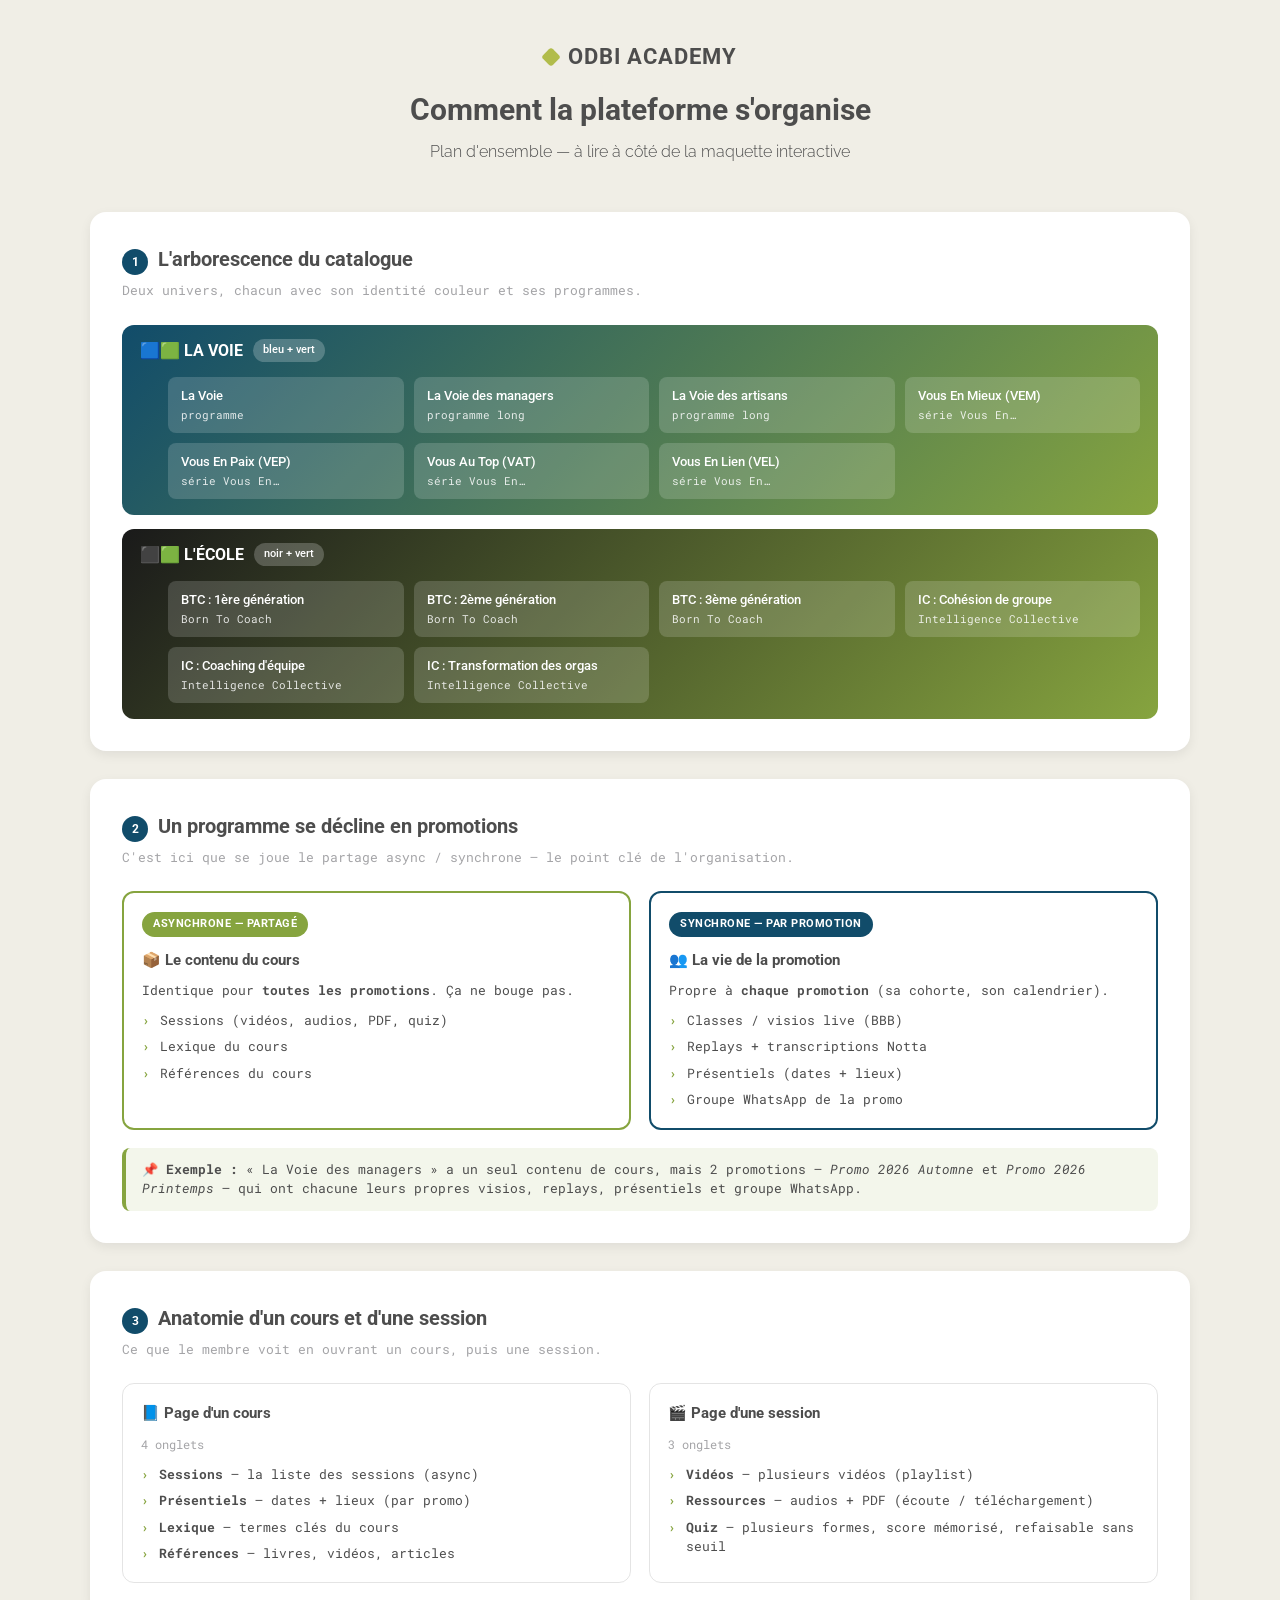
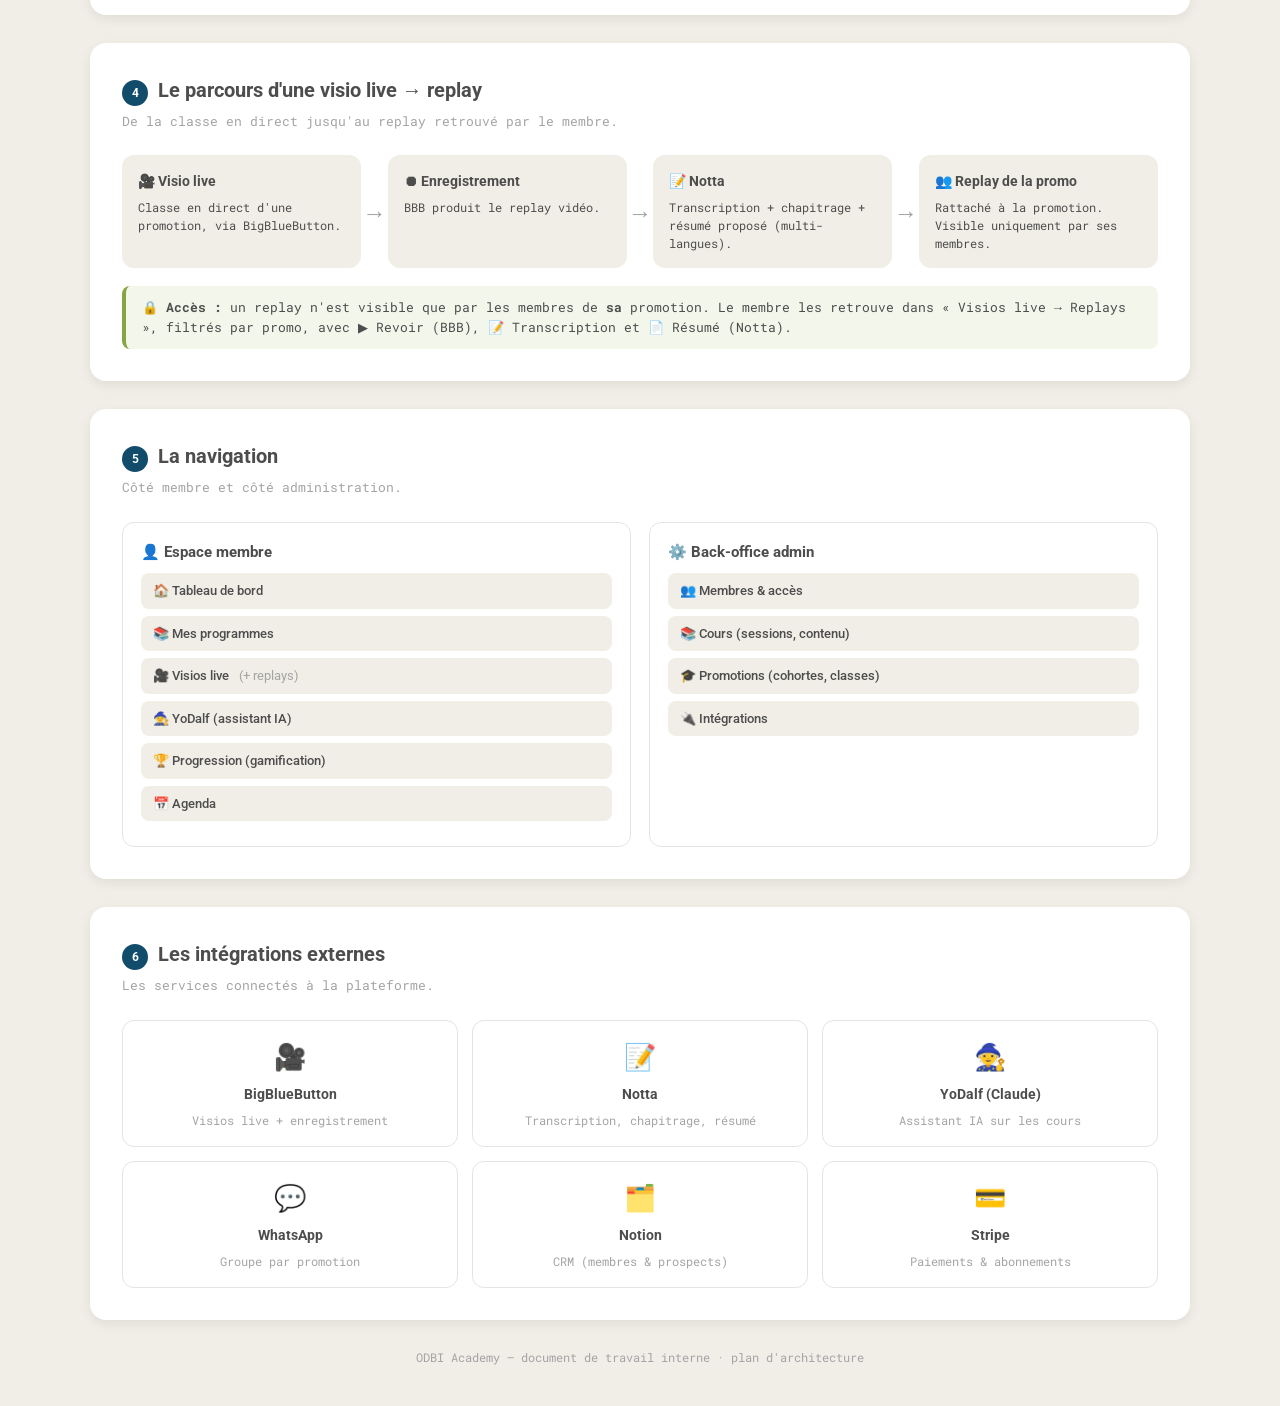
==== architecture-odbi.html @ d6a58408 "Ajout du schéma d'architecture ODBI Academy Page unique de vue d'ensemble : arborescence du catalogu" ====
<!DOCTYPE html>
<html lang="fr">
<head>
<meta charset="UTF-8">
<meta name="viewport" content="width=device-width, initial-scale=1.0">
<title>ODBI Academy — Architecture & organisation</title>
<link rel="preconnect" href="https://fonts.googleapis.com">
<link href="https://fonts.googleapis.com/css2?family=Roboto:wght@400;500;700&family=Roboto+Mono:wght@400;500&family=Raleway:wght@300;400&display=swap" rel="stylesheet">
<style>
:root{
  --asparagus:#86A43F;--apple:#B1BC4B;--indigo:#114C6A;--jet:#4D4D4D;--black:#1A1A1A;
  --grey:#A4A4A7;--alabaster:#F0EEE6;
  --font-title:'Roboto',sans-serif;--font-body:'Roboto Mono',monospace;--font-cap:'Raleway',sans-serif;
}
*{box-sizing:border-box;margin:0;padding:0}
body{font-family:var(--font-body);background:var(--alabaster);color:var(--jet);font-size:14px;line-height:1.5;padding:40px 24px}
.wrap{max-width:1100px;margin:0 auto}
h1,h2,h3,h4{font-family:var(--font-title)}
.head{text-align:center;margin-bottom:48px}
.logo{font-family:var(--font-title);font-weight:700;font-size:22px;letter-spacing:1px;display:inline-flex;align-items:center;gap:10px;margin-bottom:14px}
.logo .dot{width:14px;height:14px;background:var(--apple);border-radius:3px;transform:rotate(45deg)}
.head h1{font-size:30px;margin-bottom:8px}
.head p{font-family:var(--font-cap);font-weight:300;color:var(--jet);font-size:16px}
.block{background:#fff;border-radius:16px;box-shadow:0 4px 12px rgba(0,0,0,.07);padding:32px;margin-bottom:28px}
.block > h2{font-size:20px;margin-bottom:6px}
.block > .sub{color:var(--grey);font-size:13px;margin-bottom:24px}
.step{font-family:var(--font-title);font-weight:700;font-size:12px;color:#fff;background:var(--indigo);width:26px;height:26px;border-radius:50%;display:inline-flex;align-items:center;justify-content:center;margin-right:10px}

/* Tree */
.tree{display:flex;flex-direction:column;gap:14px}
.node{border-radius:12px;padding:14px 18px;color:#fff}
.node.uni-voie{background:linear-gradient(135deg,var(--indigo),var(--asparagus))}
.node.uni-ecole{background:linear-gradient(135deg,var(--black),var(--asparagus))}
.node h3{font-size:16px;display:flex;align-items:center;gap:10px}
.node .tag{font-size:11px;background:rgba(255,255,255,.22);padding:3px 10px;border-radius:999px;font-weight:500}
.children{margin:14px 0 2px 28px;display:grid;grid-template-columns:repeat(auto-fill,minmax(200px,1fr));gap:10px}
.leaf{background:rgba(255,255,255,.16);border-radius:8px;padding:9px 13px;font-size:13px;font-family:var(--font-title);font-weight:500}
.leaf small{display:block;font-family:var(--font-body);font-weight:400;opacity:.85;font-size:11px;margin-top:2px}

/* Generic boxes */
.cols{display:grid;gap:18px}
.cols.c2{grid-template-columns:1fr 1fr}
.cols.c3{grid-template-columns:repeat(3,1fr)}
.card{border:1px solid rgba(74,74,74,.15);border-radius:12px;padding:18px}
.card h4{font-size:15px;margin-bottom:10px;display:flex;align-items:center;gap:8px}
.card ul{list-style:none;display:flex;flex-direction:column;gap:7px}
.card li{font-size:13px;padding-left:18px;position:relative}
.card li::before{content:"›";position:absolute;left:0;color:var(--asparagus);font-weight:700}
.pill{display:inline-block;font-size:11px;font-family:var(--font-title);font-weight:700;padding:4px 11px;border-radius:999px;color:#fff;letter-spacing:.5px}
.pill.async{background:var(--asparagus)}.pill.sync{background:var(--indigo)}
.split{display:grid;grid-template-columns:1fr 1fr;gap:18px}
.split .card.async{border-color:var(--asparagus);border-width:2px}
.split .card.sync{border-color:var(--indigo);border-width:2px}

/* Flow */
.flow{display:flex;align-items:stretch;gap:0;flex-wrap:wrap}
.fstep{flex:1;min-width:170px;background:var(--alabaster);border-radius:12px;padding:16px;position:relative}
.fstep h4{font-size:14px;margin-bottom:6px}
.fstep p{font-size:12px;color:var(--jet)}
.farrow{display:flex;align-items:center;justify-content:center;font-size:24px;color:var(--grey);padding:0 6px}
.note{background:rgba(134,164,63,.1);border-left:4px solid var(--asparagus);border-radius:8px;padding:12px 16px;font-size:13px;margin-top:18px}

/* Nav map */
.navmap{display:grid;grid-template-columns:1fr 1fr;gap:18px}
.navmap .card h4{justify-content:space-between}
.menu-item{font-family:var(--font-title);font-weight:500;font-size:13px;padding:8px 12px;background:var(--alabaster);border-radius:8px;margin-bottom:7px;display:flex;gap:10px}

/* Integrations */
.integ{display:grid;grid-template-columns:repeat(3,1fr);gap:14px}
.itile{border:1px solid rgba(74,74,74,.15);border-radius:12px;padding:16px;text-align:center}
.itile .ic{font-size:26px}
.itile b{display:block;font-family:var(--font-title);font-size:14px;margin:8px 0 4px}
.itile small{color:var(--grey);font-size:12px}
.foot{text-align:center;color:var(--grey);font-size:12px;margin-top:24px}
</style>
</head>
<body>
<div class="wrap">

  <div class="head">
    <div class="logo"><span class="dot"></span> ODBI ACADEMY</div>
    <h1>Comment la plateforme s'organise</h1>
    <p>Plan d'ensemble — à lire à côté de la maquette interactive</p>
  </div>

  <!-- 1. Arborescence du contenu -->
  <div class="block">
    <h2><span class="step">1</span>L'arborescence du catalogue</h2>
    <div class="sub">Deux univers, chacun avec son identité couleur et ses programmes.</div>
    <div class="tree">
      <div class="node uni-voie">
        <h3>🟦🟩 LA VOIE <span class="tag">bleu + vert</span></h3>
        <div class="children">
          <div class="leaf">La Voie<small>programme</small></div>
          <div class="leaf">La Voie des managers<small>programme long</small></div>
          <div class="leaf">La Voie des artisans<small>programme long</small></div>
          <div class="leaf">Vous En Mieux (VEM)<small>série Vous En…</small></div>
          <div class="leaf">Vous En Paix (VEP)<small>série Vous En…</small></div>
          <div class="leaf">Vous Au Top (VAT)<small>série Vous En…</small></div>
          <div class="leaf">Vous En Lien (VEL)<small>série Vous En…</small></div>
        </div>
      </div>
      <div class="node uni-ecole">
        <h3>⬛🟩 L'ÉCOLE <span class="tag">noir + vert</span></h3>
        <div class="children">
          <div class="leaf">BTC : 1ère génération<small>Born To Coach</small></div>
          <div class="leaf">BTC : 2ème génération<small>Born To Coach</small></div>
          <div class="leaf">BTC : 3ème génération<small>Born To Coach</small></div>
          <div class="leaf">IC : Cohésion de groupe<small>Intelligence Collective</small></div>
          <div class="leaf">IC : Coaching d'équipe<small>Intelligence Collective</small></div>
          <div class="leaf">IC : Transformation des orgas<small>Intelligence Collective</small></div>
        </div>
      </div>
    </div>
  </div>

  <!-- 2. Le cœur : programme → promotions -->
  <div class="block">
    <h2><span class="step">2</span>Un programme se décline en promotions</h2>
    <div class="sub">C'est ici que se joue le partage async / synchrone — le point clé de l'organisation.</div>
    <div class="split">
      <div class="card async">
        <span class="pill async">ASYNCHRONE — PARTAGÉ</span>
        <h4 style="margin-top:12px">📦 Le contenu du cours</h4>
        <p style="font-size:13px;color:var(--jet);margin-bottom:10px">Identique pour <b>toutes les promotions</b>. Ça ne bouge pas.</p>
        <ul>
          <li>Sessions (vidéos, audios, PDF, quiz)</li>
          <li>Lexique du cours</li>
          <li>Références du cours</li>
        </ul>
      </div>
      <div class="card sync">
        <span class="pill sync">SYNCHRONE — PAR PROMOTION</span>
        <h4 style="margin-top:12px">👥 La vie de la promotion</h4>
        <p style="font-size:13px;color:var(--jet);margin-bottom:10px">Propre à <b>chaque promotion</b> (sa cohorte, son calendrier).</p>
        <ul>
          <li>Classes / visios live (BBB)</li>
          <li>Replays + transcriptions Notta</li>
          <li>Présentiels (dates + lieux)</li>
          <li>Groupe WhatsApp de la promo</li>
        </ul>
      </div>
    </div>
    <div class="note">📌 <b>Exemple :</b> « La Voie des managers » a un seul contenu de cours, mais 2 promotions — <i>Promo 2026 Automne</i> et <i>Promo 2026 Printemps</i> — qui ont chacune leurs propres visios, replays, présentiels et groupe WhatsApp.</div>
  </div>

  <!-- 3. Anatomie cours / session -->
  <div class="block">
    <h2><span class="step">3</span>Anatomie d'un cours et d'une session</h2>
    <div class="sub">Ce que le membre voit en ouvrant un cours, puis une session.</div>
    <div class="cols c2">
      <div class="card">
        <h4>📘 Page d'un cours</h4>
        <p style="font-size:12px;color:var(--grey);margin-bottom:12px">4 onglets</p>
        <ul>
          <li><b>Sessions</b> — la liste des sessions (async)</li>
          <li><b>Présentiels</b> — dates + lieux (par promo)</li>
          <li><b>Lexique</b> — termes clés du cours</li>
          <li><b>Références</b> — livres, vidéos, articles</li>
        </ul>
      </div>
      <div class="card">
        <h4>🎬 Page d'une session</h4>
        <p style="font-size:12px;color:var(--grey);margin-bottom:12px">3 onglets</p>
        <ul>
          <li><b>Vidéos</b> — plusieurs vidéos (playlist)</li>
          <li><b>Ressources</b> — audios + PDF (écoute / téléchargement)</li>
          <li><b>Quiz</b> — plusieurs formes, score mémorisé, refaisable sans seuil</li>
        </ul>
      </div>
    </div>
  </div>

  <!-- 4. Flux replay -->
  <div class="block">
    <h2><span class="step">4</span>Le parcours d'une visio live → replay</h2>
    <div class="sub">De la classe en direct jusqu'au replay retrouvé par le membre.</div>
    <div class="flow">
      <div class="fstep"><h4>🎥 Visio live</h4><p>Classe en direct d'une promotion, via BigBlueButton.</p></div>
      <div class="farrow">→</div>
      <div class="fstep"><h4>⏺ Enregistrement</h4><p>BBB produit le replay vidéo.</p></div>
      <div class="farrow">→</div>
      <div class="fstep"><h4>📝 Notta</h4><p>Transcription + chapitrage + résumé proposé (multi-langues).</p></div>
      <div class="farrow">→</div>
      <div class="fstep"><h4>👥 Replay de la promo</h4><p>Rattaché à la promotion. Visible uniquement par ses membres.</p></div>
    </div>
    <div class="note">🔒 <b>Accès :</b> un replay n'est visible que par les membres de <b>sa</b> promotion. Le membre les retrouve dans « Visios live → Replays », filtrés par promo, avec ▶ Revoir (BBB), 📝 Transcription et 📄 Résumé (Notta).</div>
  </div>

  <!-- 5. Navigation -->
  <div class="block">
    <h2><span class="step">5</span>La navigation</h2>
    <div class="sub">Côté membre et côté administration.</div>
    <div class="navmap">
      <div class="card">
        <h4>👤 Espace membre</h4>
        <div class="menu-item">🏠 Tableau de bord</div>
        <div class="menu-item">📚 Mes programmes</div>
        <div class="menu-item">🎥 Visios live <span style="color:var(--grey);font-weight:400">(+ replays)</span></div>
        <div class="menu-item">🧙 YoDalf (assistant IA)</div>
        <div class="menu-item">🏆 Progression (gamification)</div>
        <div class="menu-item">📅 Agenda</div>
      </div>
      <div class="card">
        <h4>⚙️ Back-office admin</h4>
        <div class="menu-item">👥 Membres & accès</div>
        <div class="menu-item">📚 Cours (sessions, contenu)</div>
        <div class="menu-item">🎓 Promotions (cohortes, classes)</div>
        <div class="menu-item">🔌 Intégrations</div>
      </div>
    </div>
  </div>

  <!-- 6. Intégrations -->
  <div class="block">
    <h2><span class="step">6</span>Les intégrations externes</h2>
    <div class="sub">Les services connectés à la plateforme.</div>
    <div class="integ">
      <div class="itile"><div class="ic">🎥</div><b>BigBlueButton</b><small>Visios live + enregistrement</small></div>
      <div class="itile"><div class="ic">📝</div><b>Notta</b><small>Transcription, chapitrage, résumé</small></div>
      <div class="itile"><div class="ic">🧙</div><b>YoDalf (Claude)</b><small>Assistant IA sur les cours</small></div>
      <div class="itile"><div class="ic">💬</div><b>WhatsApp</b><small>Groupe par promotion</small></div>
      <div class="itile"><div class="ic">🗂️</div><b>Notion</b><small>CRM (membres & prospects)</small></div>
      <div class="itile"><div class="ic">💳</div><b>Stripe</b><small>Paiements & abonnements</small></div>
    </div>
  </div>

  <div class="foot">ODBI Academy — document de travail interne · plan d'architecture</div>
</div>
</body>
</html>
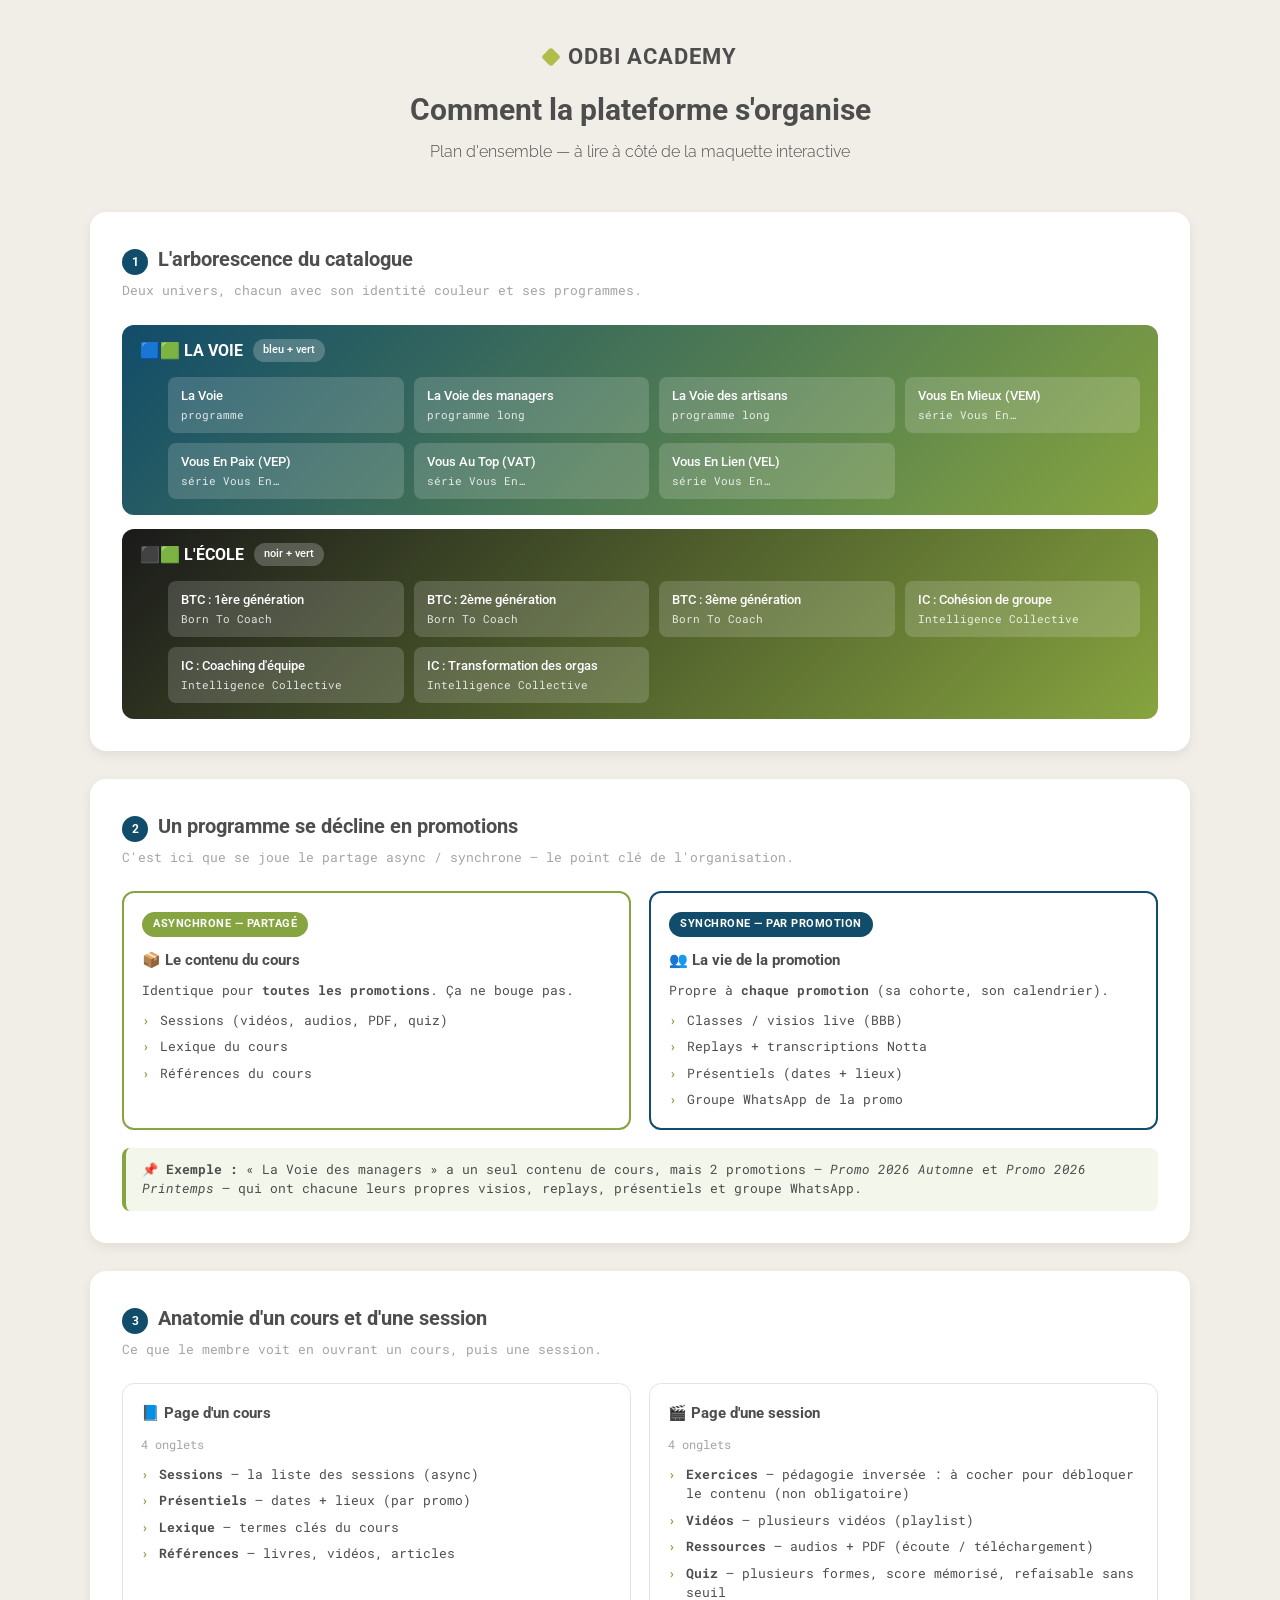
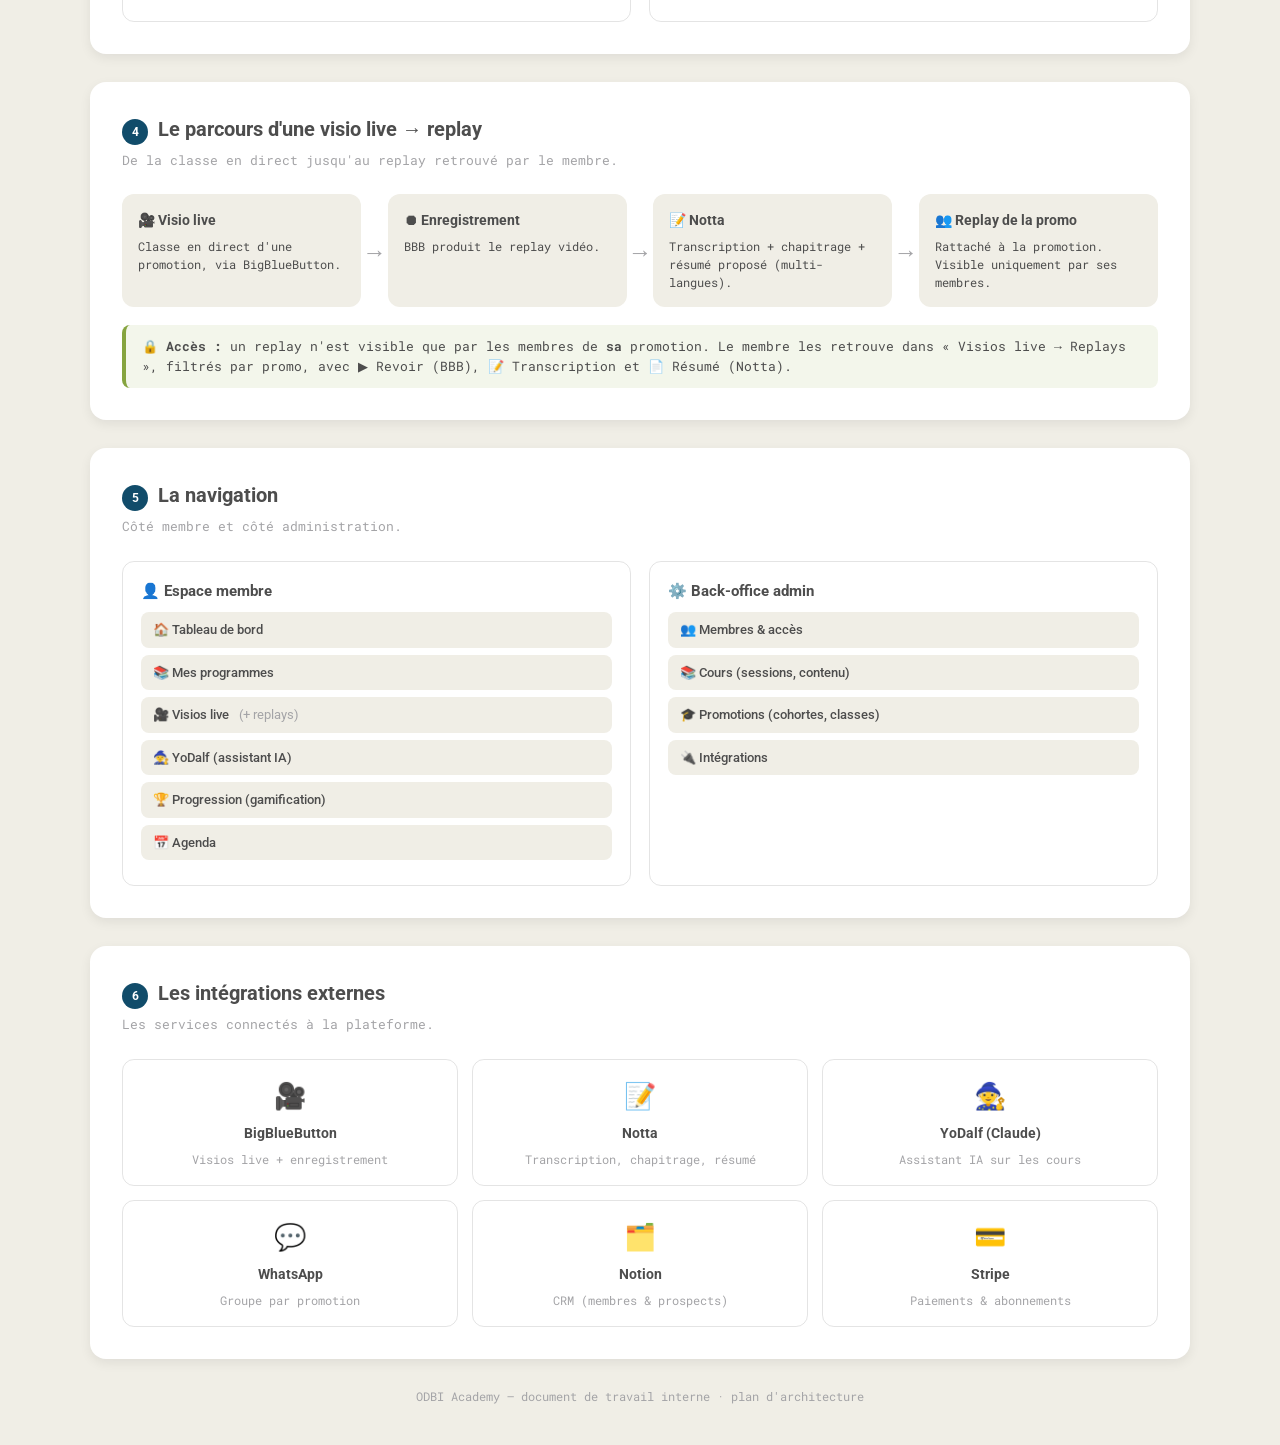
==== commit 0638e7e2: "Maquette v9 : onglet Exercices (pédagogie inversée, déblocage non obligatoire) - Nouvel onglet "Exer" ====
--- a/architecture-odbi.html
+++ b/architecture-odbi.html
@@ -161,8 +161,9 @@
       </div>
       <div class="card">
         <h4>🎬 Page d'une session</h4>
-        <p style="font-size:12px;color:var(--grey);margin-bottom:12px">3 onglets</p>
-        <ul>
+        <p style="font-size:12px;color:var(--grey);margin-bottom:12px">4 onglets</p>
+        <ul>
+          <li><b>Exercices</b> — pédagogie inversée : à cocher pour débloquer le contenu (non obligatoire)</li>
           <li><b>Vidéos</b> — plusieurs vidéos (playlist)</li>
           <li><b>Ressources</b> — audios + PDF (écoute / téléchargement)</li>
           <li><b>Quiz</b> — plusieurs formes, score mémorisé, refaisable sans seuil</li>
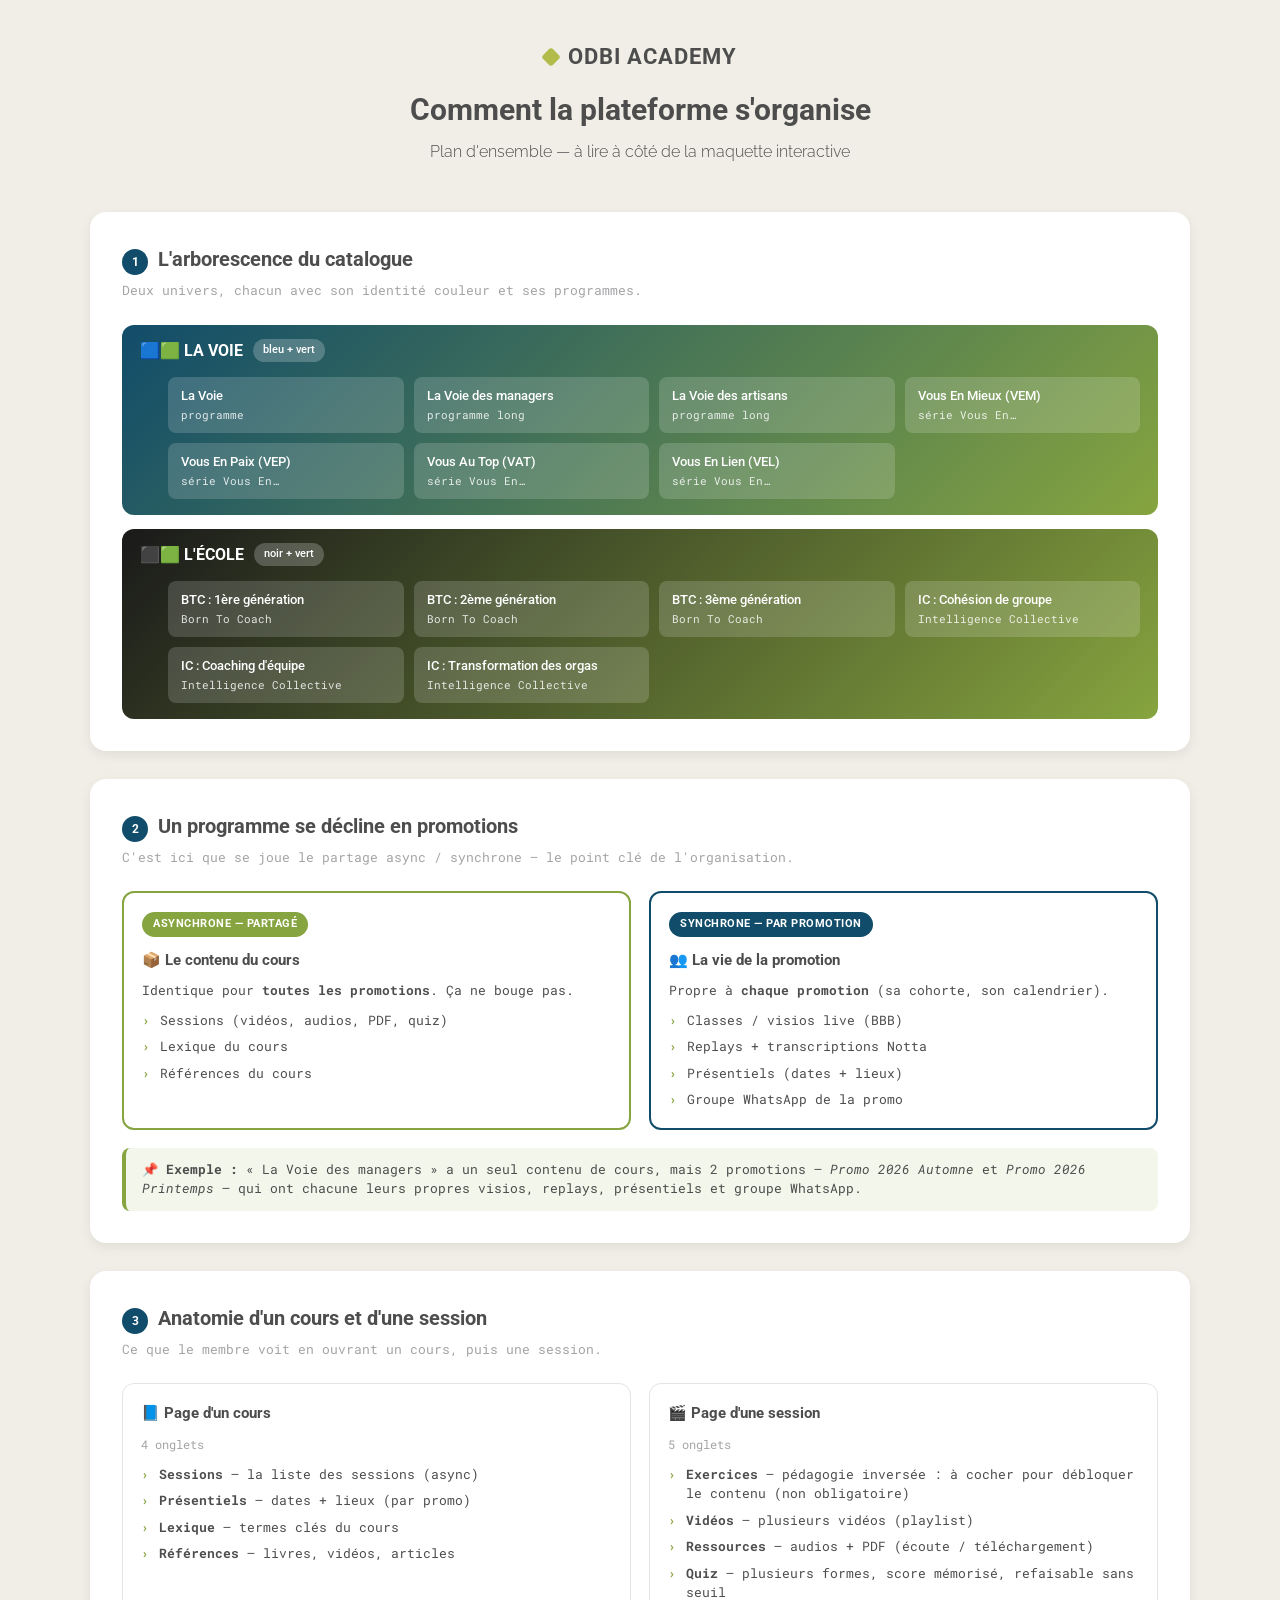
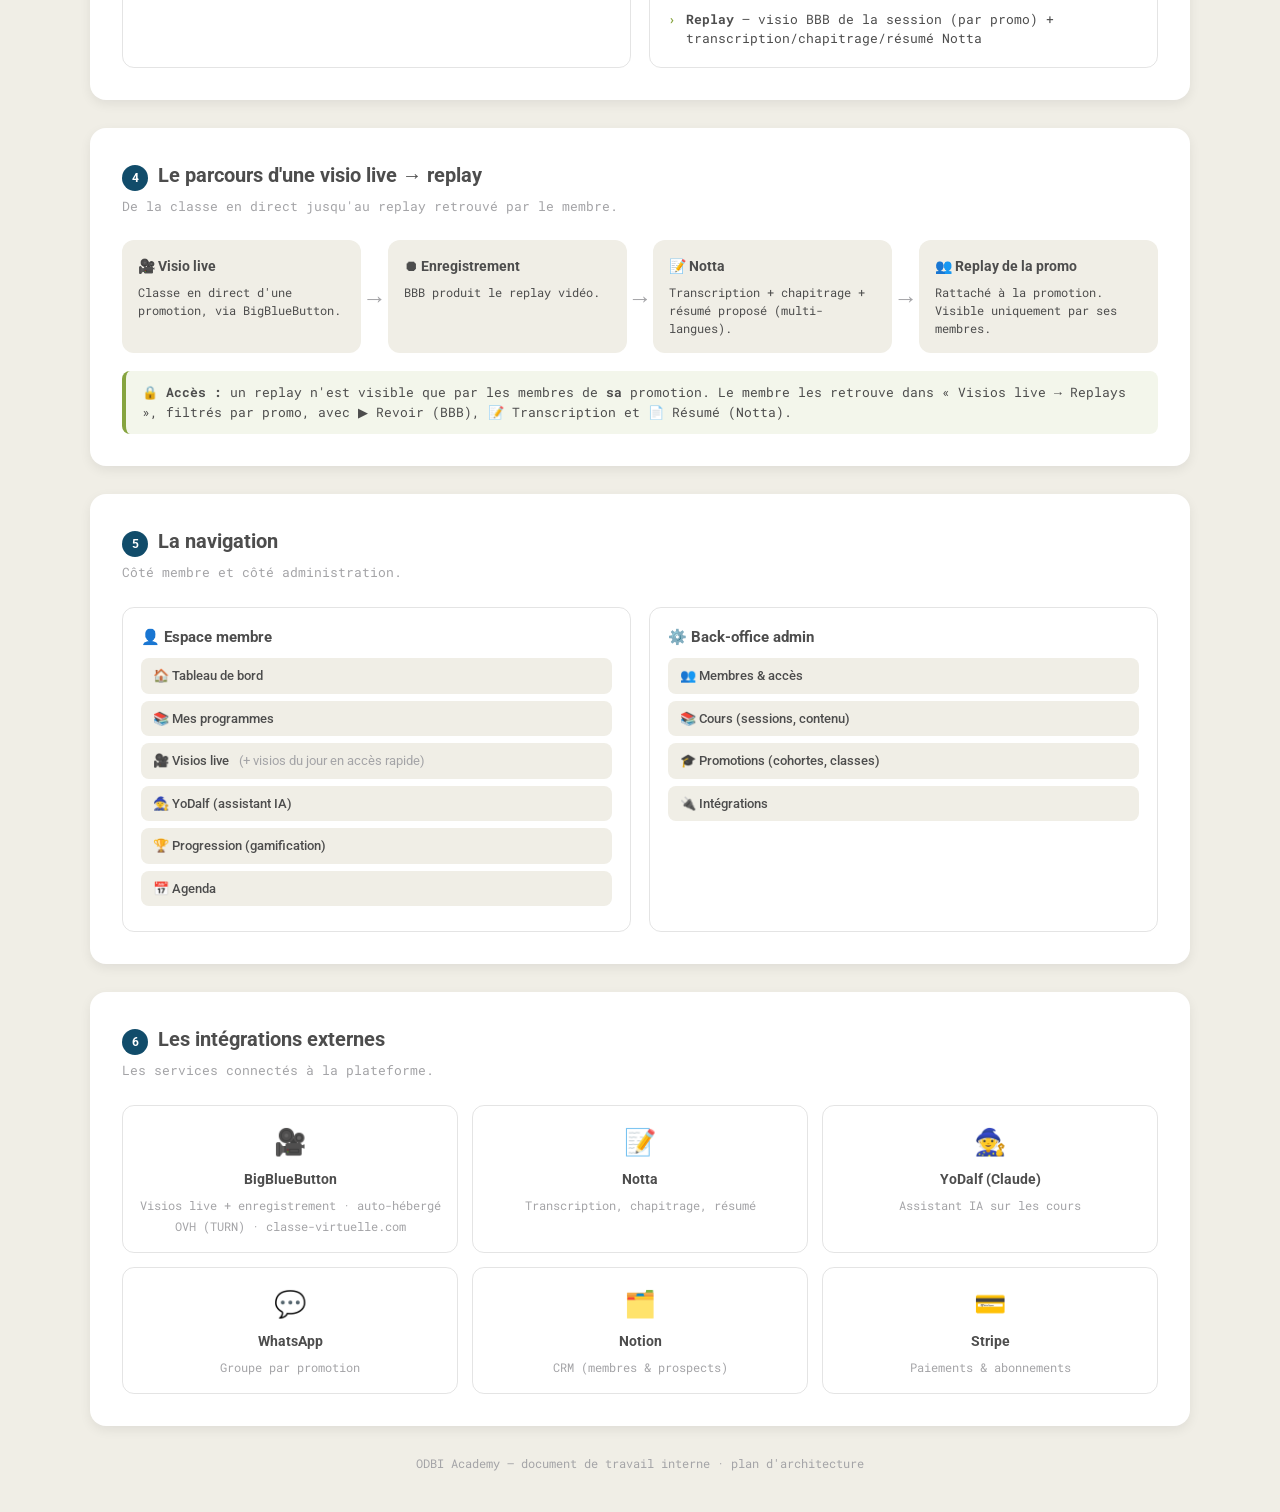
==== commit 2dfc06d4: "Maquette v11 + CDC : visios du jour (menu), replay par session, dérouleur promo, BBB OVH Maquette : " ====
--- a/architecture-odbi.html
+++ b/architecture-odbi.html
@@ -161,12 +161,13 @@
       </div>
       <div class="card">
         <h4>🎬 Page d'une session</h4>
-        <p style="font-size:12px;color:var(--grey);margin-bottom:12px">4 onglets</p>
+        <p style="font-size:12px;color:var(--grey);margin-bottom:12px">5 onglets</p>
         <ul>
           <li><b>Exercices</b> — pédagogie inversée : à cocher pour débloquer le contenu (non obligatoire)</li>
           <li><b>Vidéos</b> — plusieurs vidéos (playlist)</li>
           <li><b>Ressources</b> — audios + PDF (écoute / téléchargement)</li>
           <li><b>Quiz</b> — plusieurs formes, score mémorisé, refaisable sans seuil</li>
+          <li><b>Replay</b> — visio BBB de la session (par promo) + transcription/chapitrage/résumé Notta</li>
         </ul>
       </div>
     </div>
@@ -197,7 +198,7 @@
         <h4>👤 Espace membre</h4>
         <div class="menu-item">🏠 Tableau de bord</div>
         <div class="menu-item">📚 Mes programmes</div>
-        <div class="menu-item">🎥 Visios live <span style="color:var(--grey);font-weight:400">(+ replays)</span></div>
+        <div class="menu-item">🎥 Visios live <span style="color:var(--grey);font-weight:400">(+ visios du jour en accès rapide)</span></div>
         <div class="menu-item">🧙 YoDalf (assistant IA)</div>
         <div class="menu-item">🏆 Progression (gamification)</div>
         <div class="menu-item">📅 Agenda</div>
@@ -217,7 +218,7 @@
     <h2><span class="step">6</span>Les intégrations externes</h2>
     <div class="sub">Les services connectés à la plateforme.</div>
     <div class="integ">
-      <div class="itile"><div class="ic">🎥</div><b>BigBlueButton</b><small>Visios live + enregistrement</small></div>
+      <div class="itile"><div class="ic">🎥</div><b>BigBlueButton</b><small>Visios live + enregistrement · auto-hébergé OVH (TURN) · classe-virtuelle.com</small></div>
       <div class="itile"><div class="ic">📝</div><b>Notta</b><small>Transcription, chapitrage, résumé</small></div>
       <div class="itile"><div class="ic">🧙</div><b>YoDalf (Claude)</b><small>Assistant IA sur les cours</small></div>
       <div class="itile"><div class="ic">💬</div><b>WhatsApp</b><small>Groupe par promotion</small></div>
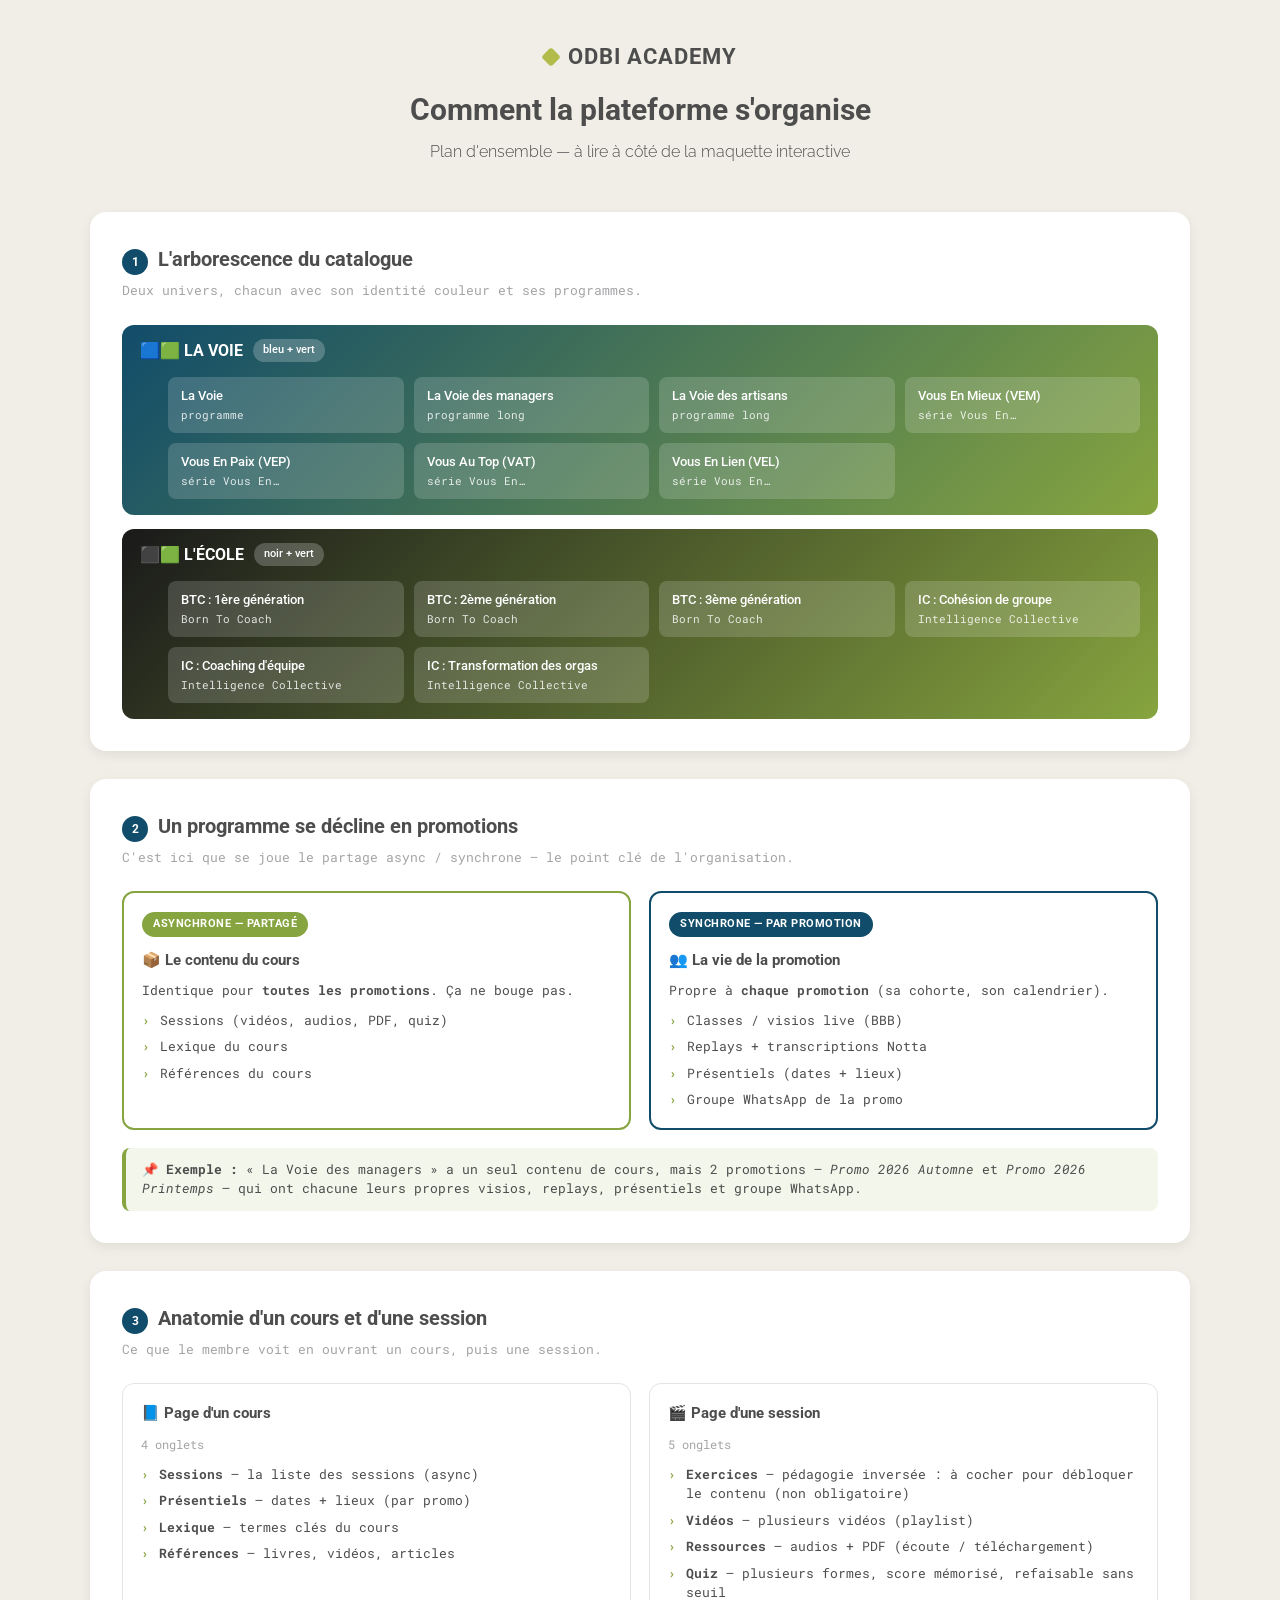
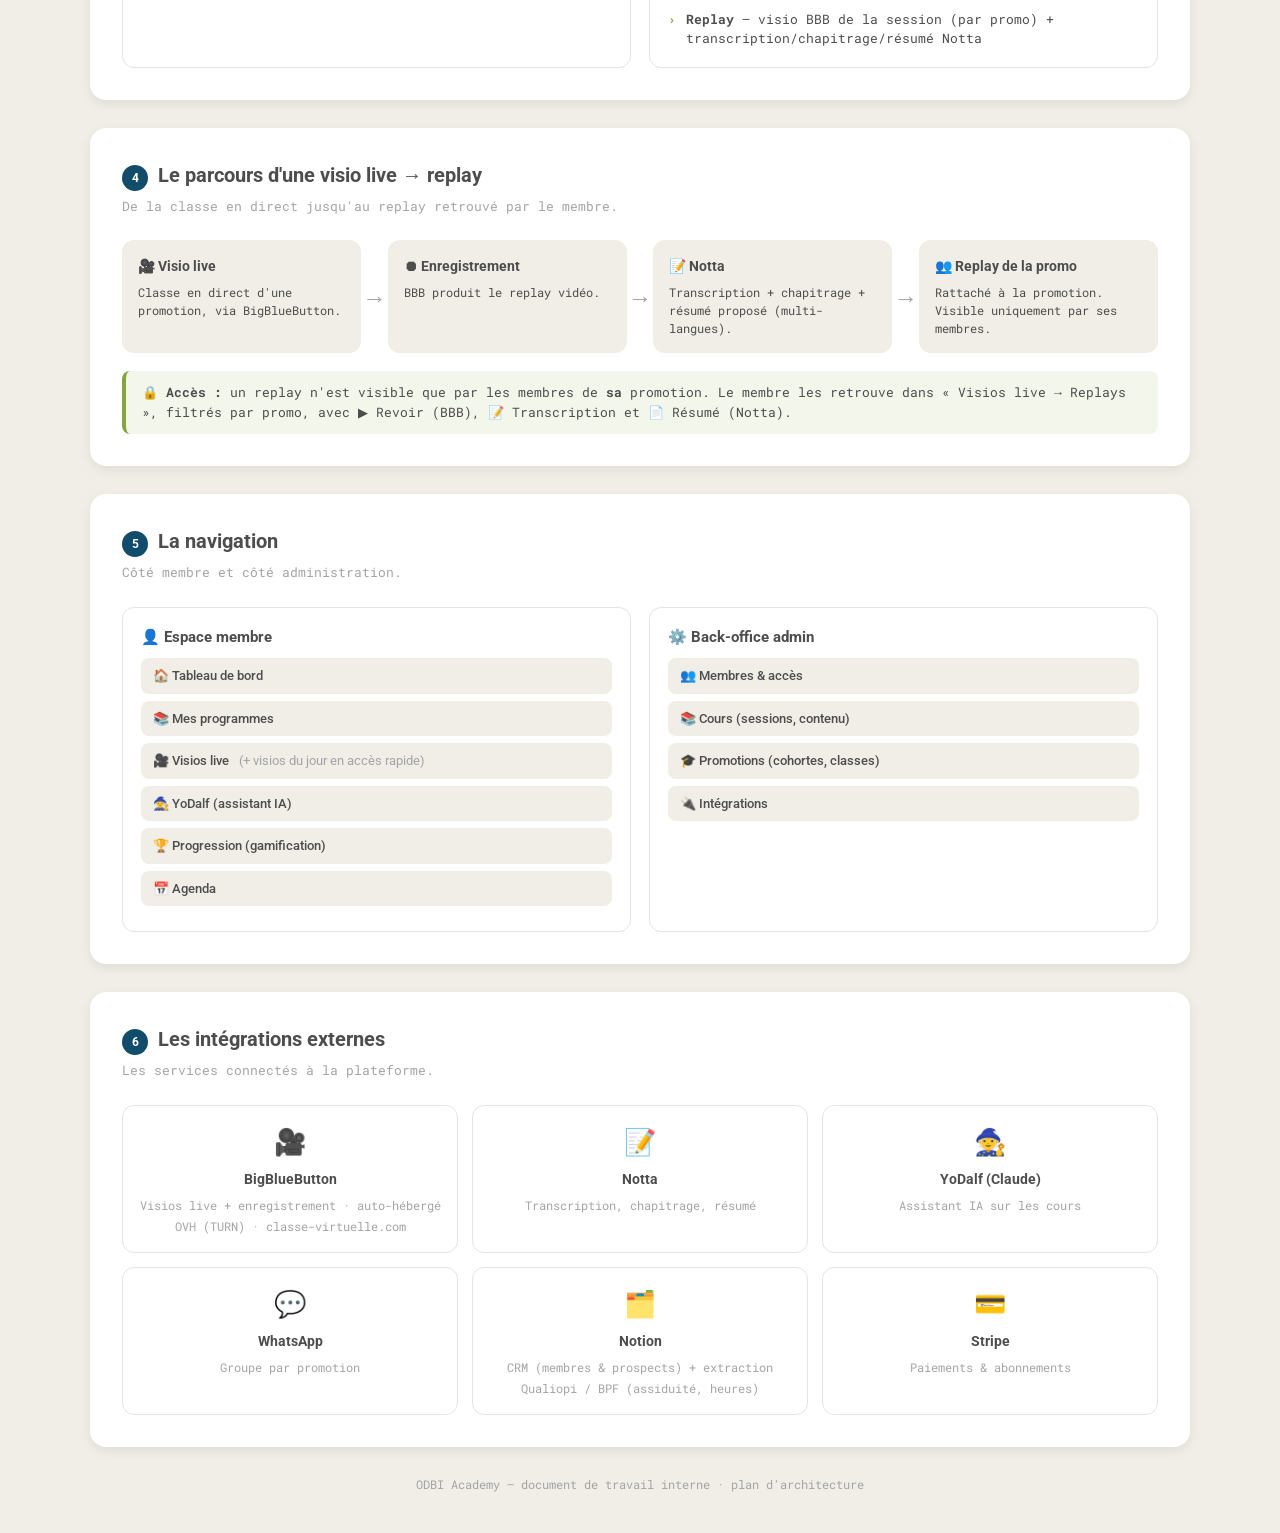
==== commit 02d81280: "Conformité Qualiopi / BPF : traçabilité assiduité + export Notion - CDC : nouvelle section Qualiopi " ====
--- a/architecture-odbi.html
+++ b/architecture-odbi.html
@@ -222,7 +222,7 @@
       <div class="itile"><div class="ic">📝</div><b>Notta</b><small>Transcription, chapitrage, résumé</small></div>
       <div class="itile"><div class="ic">🧙</div><b>YoDalf (Claude)</b><small>Assistant IA sur les cours</small></div>
       <div class="itile"><div class="ic">💬</div><b>WhatsApp</b><small>Groupe par promotion</small></div>
-      <div class="itile"><div class="ic">🗂️</div><b>Notion</b><small>CRM (membres & prospects)</small></div>
+      <div class="itile"><div class="ic">🗂️</div><b>Notion</b><small>CRM (membres & prospects) + extraction Qualiopi / BPF (assiduité, heures)</small></div>
       <div class="itile"><div class="ic">💳</div><b>Stripe</b><small>Paiements & abonnements</small></div>
     </div>
   </div>
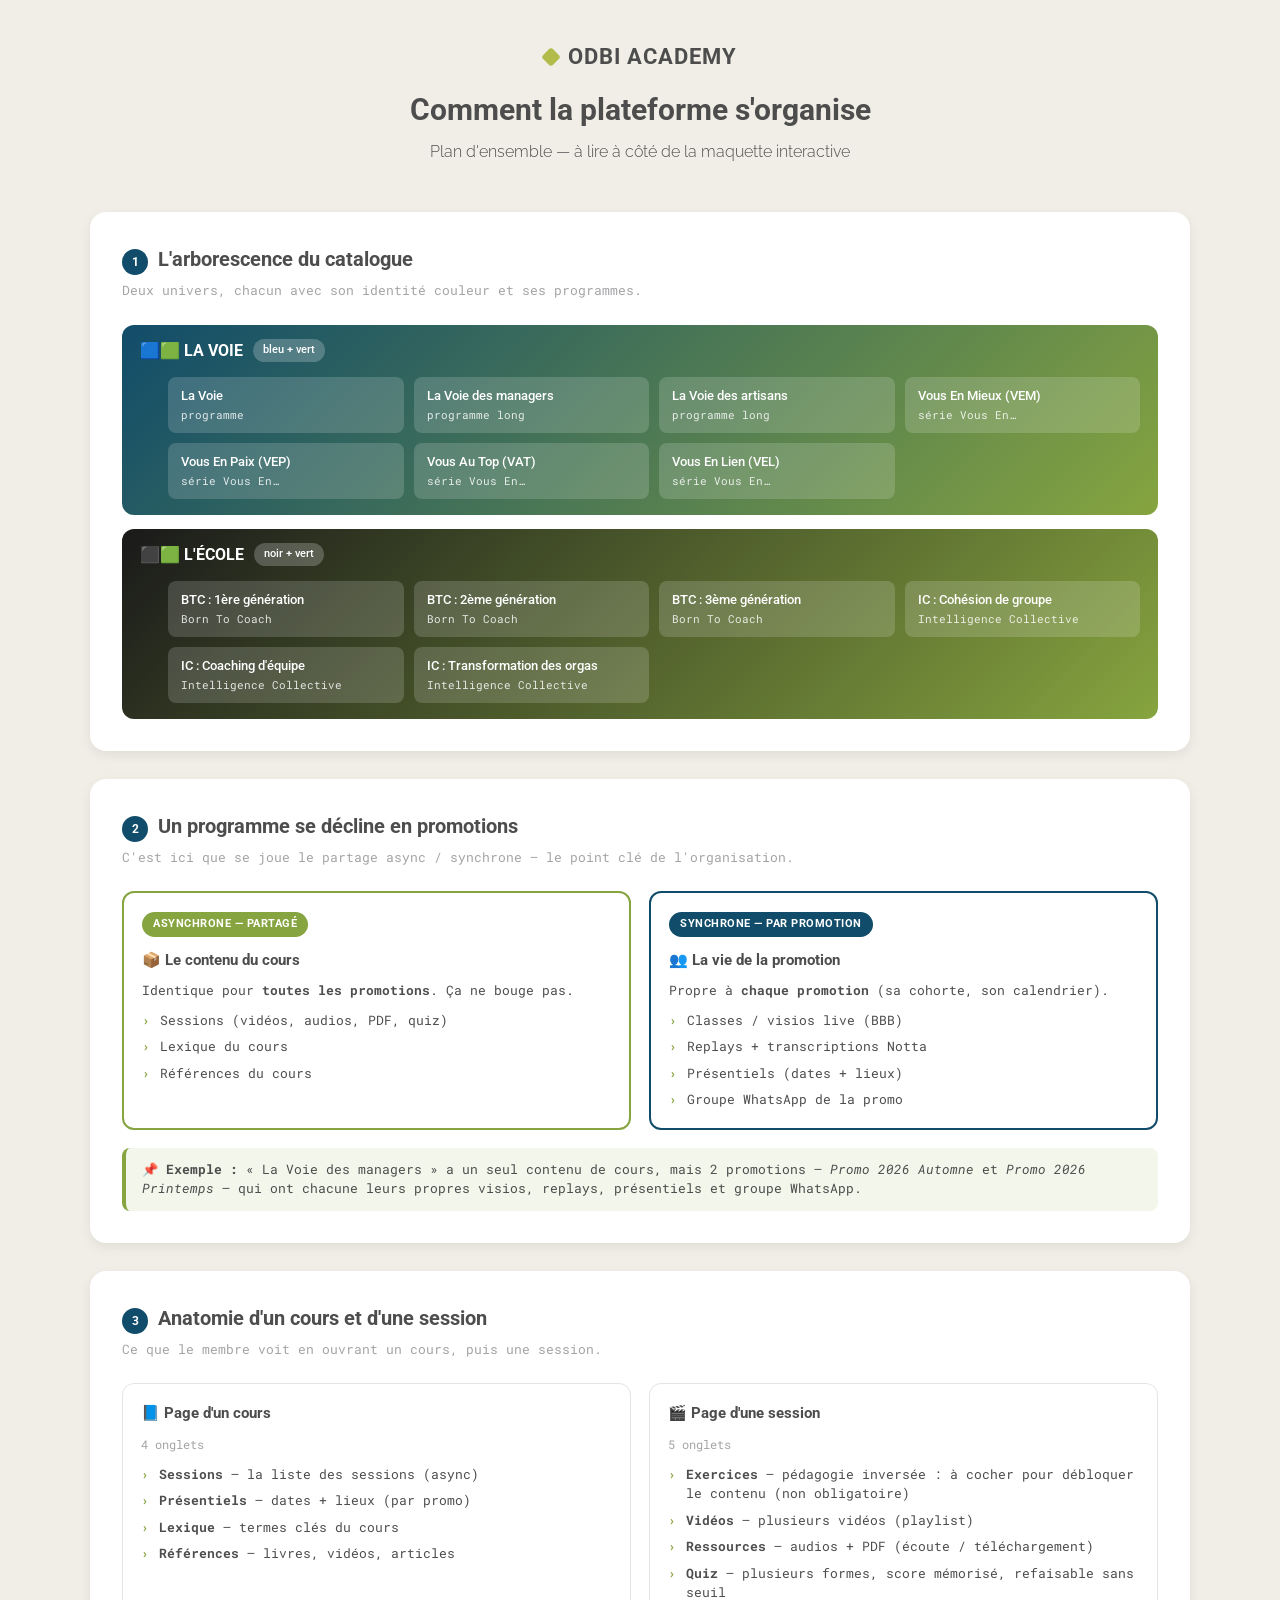
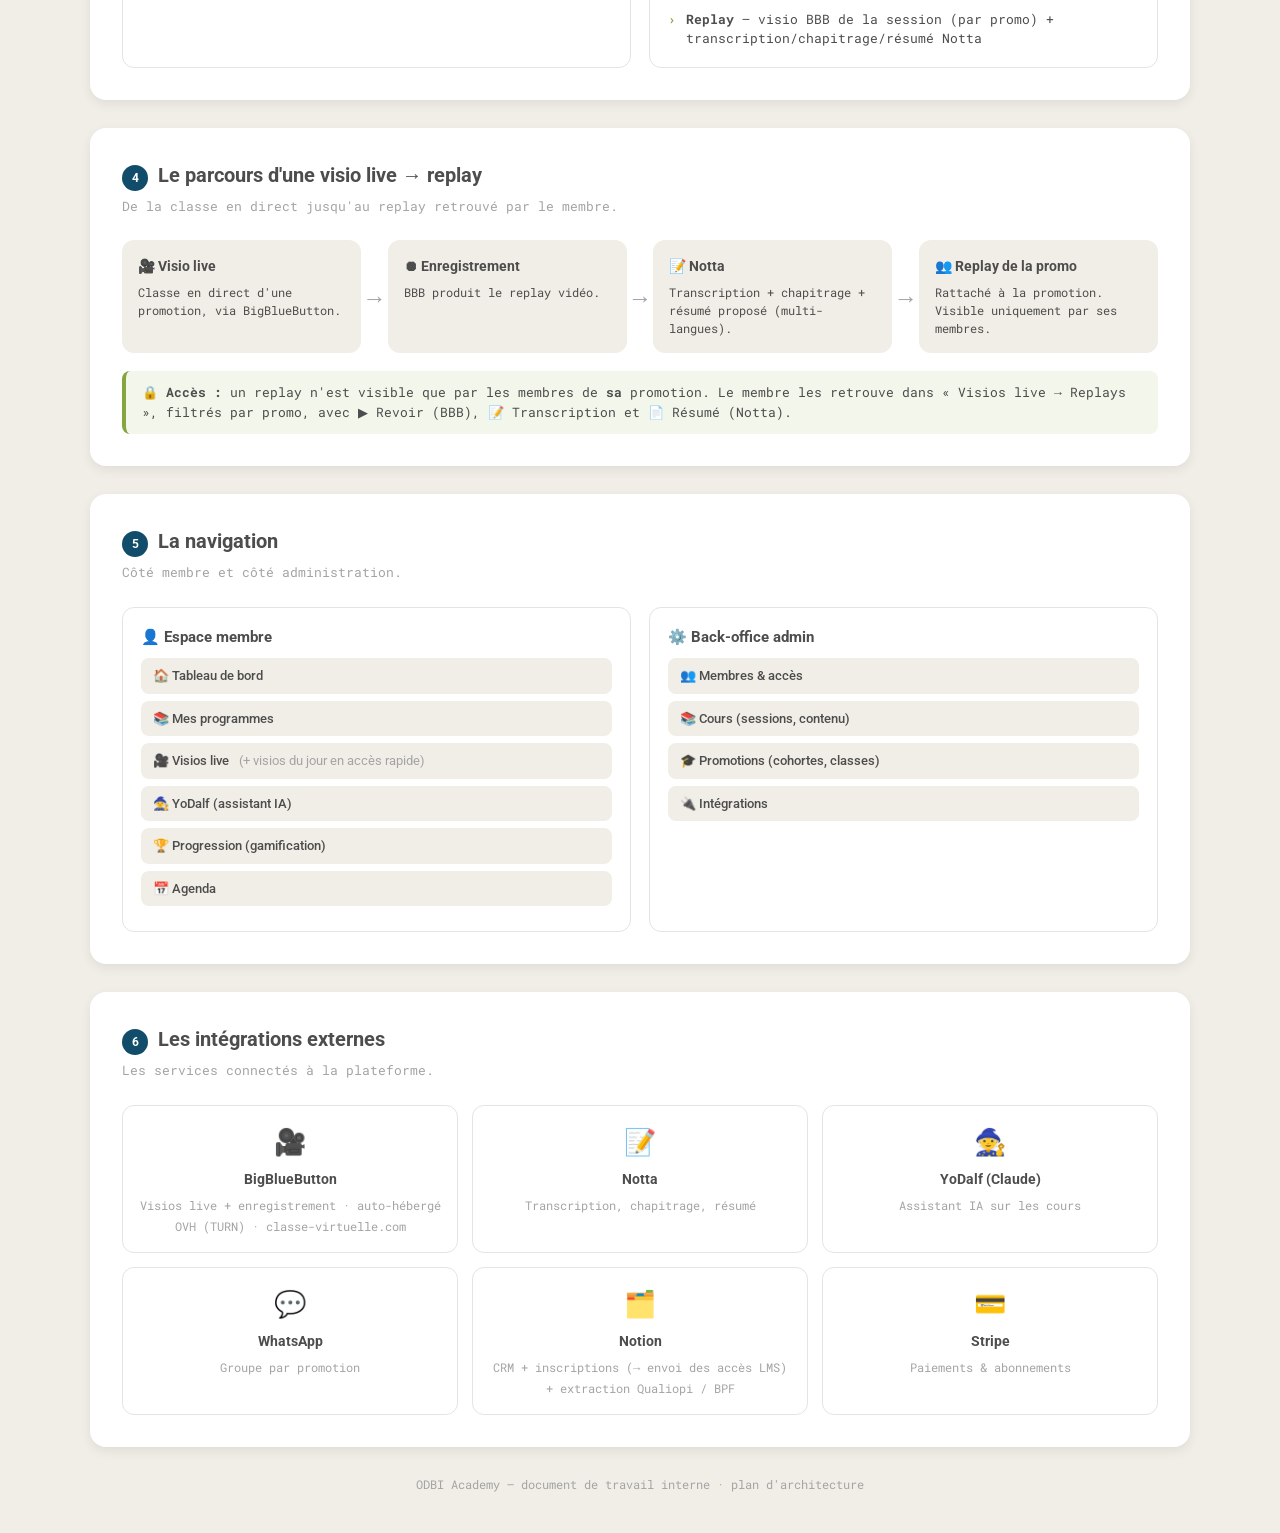
==== commit 4f88d3c3: "Synchro Notion bidirectionnelle : inscriptions + envoi des accès LMS - Notion → LMS : base "particip" ====
--- a/architecture-odbi.html
+++ b/architecture-odbi.html
@@ -222,7 +222,7 @@
       <div class="itile"><div class="ic">📝</div><b>Notta</b><small>Transcription, chapitrage, résumé</small></div>
       <div class="itile"><div class="ic">🧙</div><b>YoDalf (Claude)</b><small>Assistant IA sur les cours</small></div>
       <div class="itile"><div class="ic">💬</div><b>WhatsApp</b><small>Groupe par promotion</small></div>
-      <div class="itile"><div class="ic">🗂️</div><b>Notion</b><small>CRM (membres & prospects) + extraction Qualiopi / BPF (assiduité, heures)</small></div>
+      <div class="itile"><div class="ic">🗂️</div><b>Notion</b><small>CRM + inscriptions (→ envoi des accès LMS) + extraction Qualiopi / BPF</small></div>
       <div class="itile"><div class="ic">💳</div><b>Stripe</b><small>Paiements & abonnements</small></div>
     </div>
   </div>
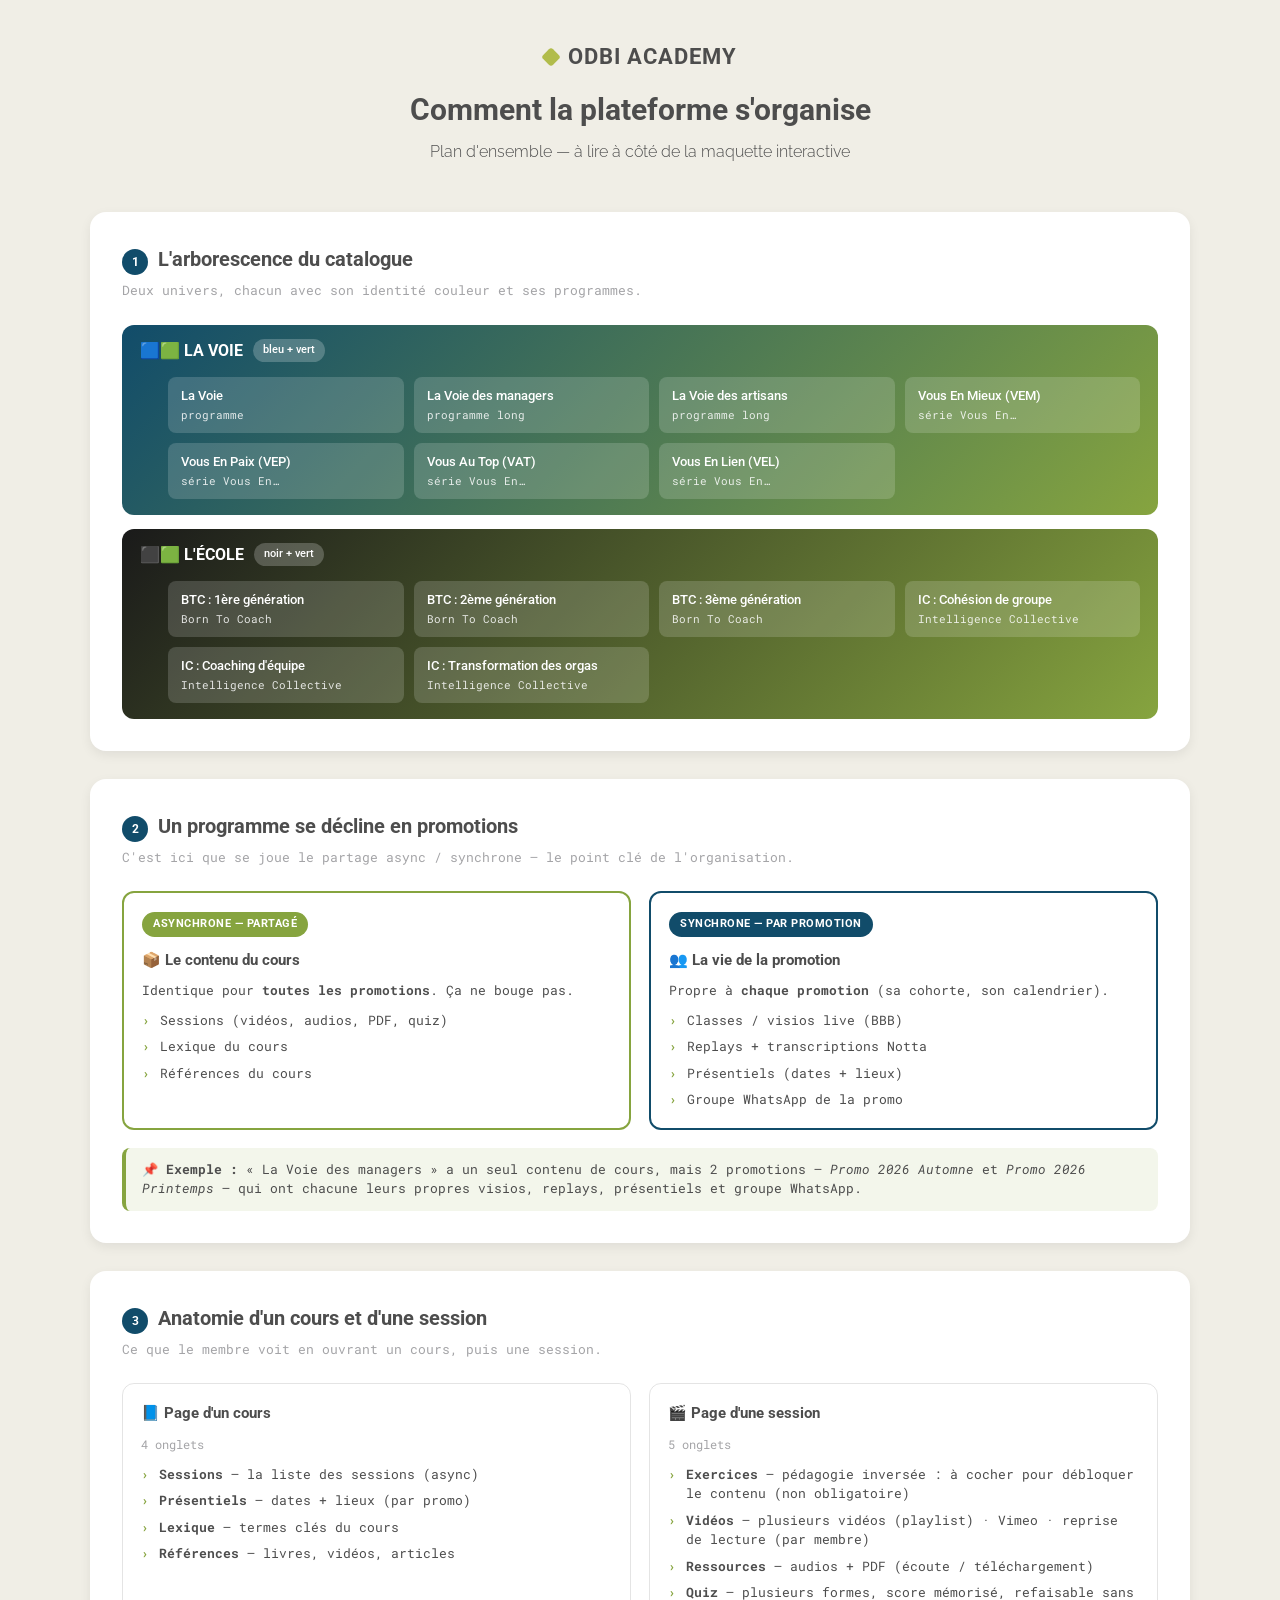
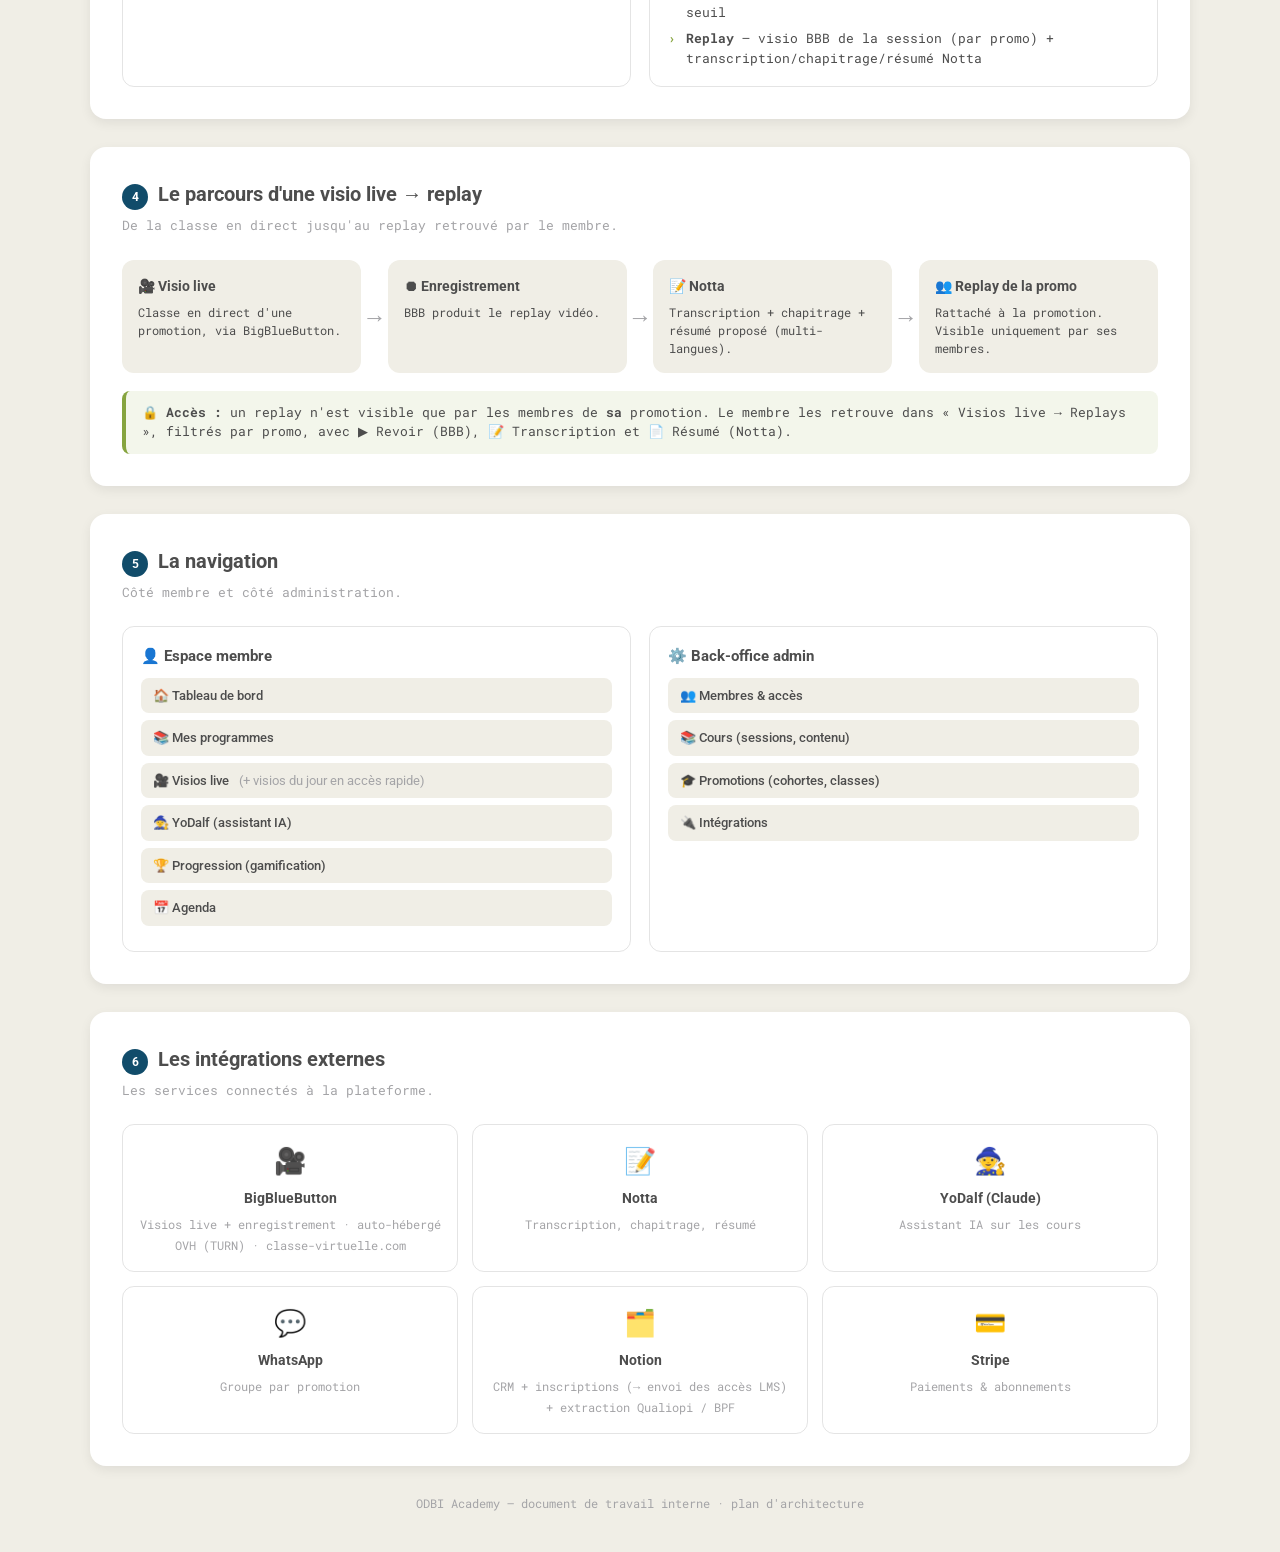
==== commit e519ed1a: "Vidéos Vimeo + reprise de lecture gérée par la plateforme - Vidéos hébergées sur Vimeo (confirmé) - " ====
--- a/architecture-odbi.html
+++ b/architecture-odbi.html
@@ -164,7 +164,7 @@
         <p style="font-size:12px;color:var(--grey);margin-bottom:12px">5 onglets</p>
         <ul>
           <li><b>Exercices</b> — pédagogie inversée : à cocher pour débloquer le contenu (non obligatoire)</li>
-          <li><b>Vidéos</b> — plusieurs vidéos (playlist)</li>
+          <li><b>Vidéos</b> — plusieurs vidéos (playlist) · Vimeo · reprise de lecture (par membre)</li>
           <li><b>Ressources</b> — audios + PDF (écoute / téléchargement)</li>
           <li><b>Quiz</b> — plusieurs formes, score mémorisé, refaisable sans seuil</li>
           <li><b>Replay</b> — visio BBB de la session (par promo) + transcription/chapitrage/résumé Notta</li>
